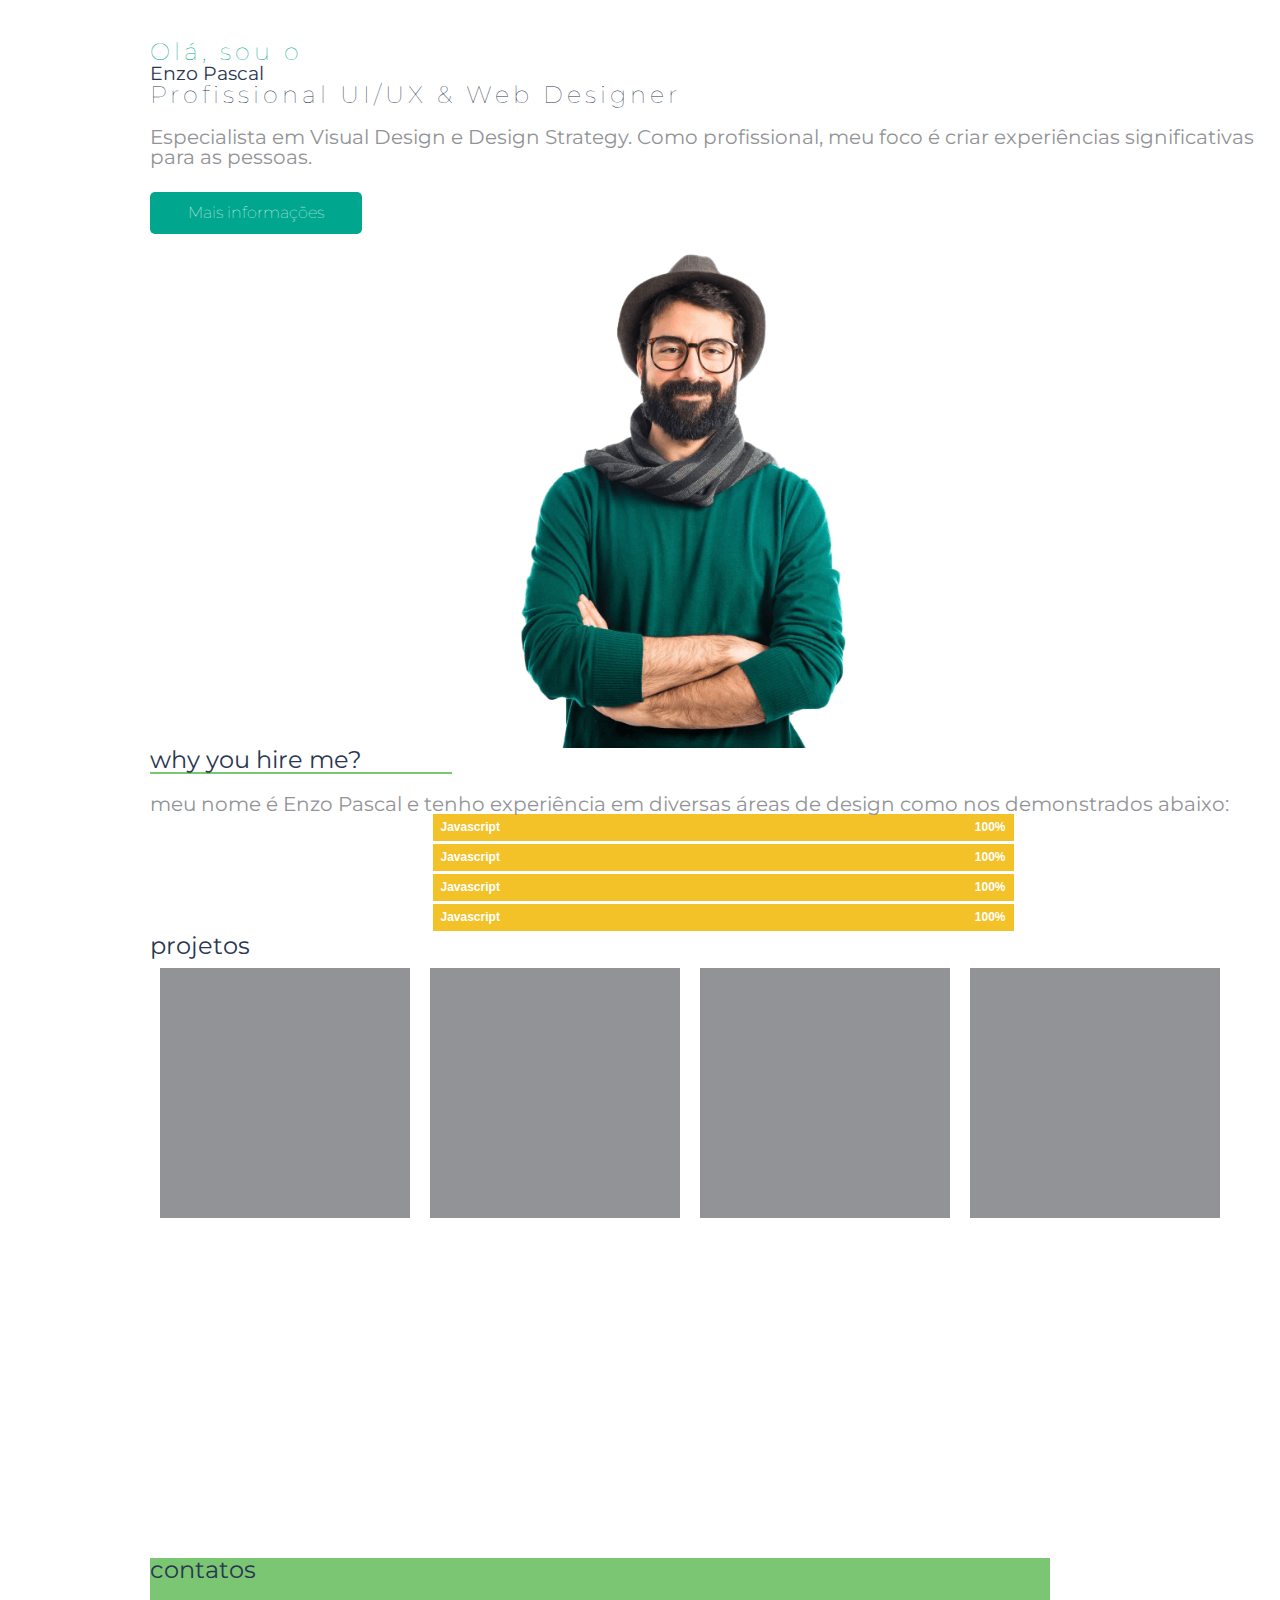
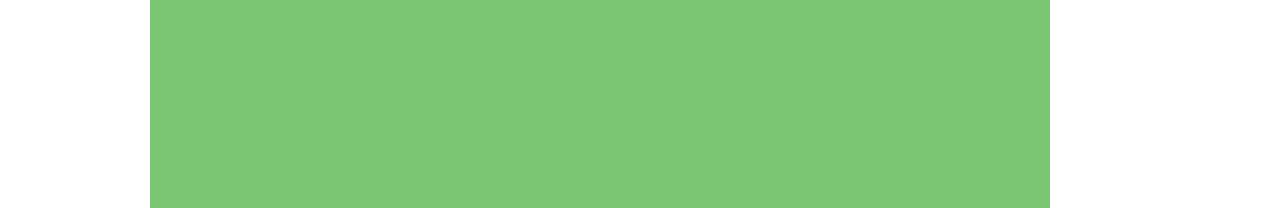
==== src/index.html @ 2bdb8bc4 "elementos base" ====
<!DOCTYPE html>
<html lang="pt-br">
  <head>
    <meta charset="UTF-8" />
    <meta http-equiv="X-UA-Compatible" content="IE=edge" />
    <meta name="viewport" content="width=device-width, initial-scale=1.0" />
    <title>Enzo Pascal</title>
    <link rel="preconnect" href="https://fonts.googleapis.com" />
    <link rel="preconnect" href="https://fonts.gstatic.com" crossorigin />
    <link rel="preconnect" href="https://fonts.googleapis.com" />
    <link rel="preconnect" href="https://fonts.gstatic.com" crossorigin />
    <link rel="preconnect" href="https://fonts.googleapis.com" />
    <link rel="preconnect" href="https://fonts.gstatic.com" crossorigin />
    <link
      href="https://fonts.googleapis.com/css2?family=Montserrat:wght@400;900&display=swap"
      rel="stylesheet"
    />
    <link rel="stylesheet" href="css/reset.css" />
    <link rel="stylesheet" href="css/style.css" />
  </head>
  <body>
    <!-----------------------------main----------------------------------------->
    <main>
      <div class="titulo">Olá, sou o</div>
      <div class="Bold">
        <h1>Enzo Pascal</h1>
      </div>
      <div class="subtitulo">Profissional UI/UX & Web Designer</div>
      <div class="texto">
        Especialista em Visual Design e Design Strategy. Como profissional, meu
        foco é criar experiências significativas para as pessoas.
      </div>

      <div class="container">
        <a href="">Mais informações</a>
      </div>

      <div class="imagem">
        <img src="images/hero.png" alt="" height="494" width="326" />
      </div>
    </main>
       <!-------------------------skills----------------------------------------->
    <h1>why you hire me?</h1>
    <div id="linha-horizontal"></div>
    <div class="texto">
      meu nome é Enzo Pascal e tenho experiência em diversas áreas de design como nos demonstrados abaixo:
    </div>

    <div class="bean-skills">
      <li class="skill-bar" style="width:100%; background-color:#F3C128">
			  <span>Javascript</span>
        <span class="skill-percent">100%</span>
      </li>	
      <li class="skill-bar" style="width:100%; background-color:#F3C128">
			  <span>Javascript</span>
        <span class="skill-percent">100%</span>
      </li>		
      <li class="skill-bar" style="width:100%; background-color:#F3C128">
			  <span>Javascript</span>
        <span class="skill-percent">100%</span>
      </li>		
      <li class="skill-bar" style="width:100%; background-color:#F3C128">
			  <span>Javascript</span>
        <span class="skill-percent">100%</span>
      </li>			
    </div>
        <!----------------------projetos----------------------------------------->
       <div class="projects">
        <h1>projetos</h1>
        <div class="projetos_box">

        </div>
        <div class="projetos_box">
          
        </div>
        <div class="projetos_box">
          
        </div>
        <div class="projetos_box">
          
        </div>
        </div>

         <!----------------------projetos----------------------------------------->
      
       
         <div class="contato_box">
          <h1>contatos</h1>
      </div>  
       <!----------------------footer-----------------------------------------> 
    </body>
</html>
---- src/css/style.css ----
body {
    font-family: "Montserrat", sans-serif;
    font-size: 24px;
    font-weight: 400;
    color: #293651;
    padding-left: 150px;
    padding-top: 40px;
    
  }
  .Bold{
    color:#293651;
    font-size: 19px;
  }
  
  .titulo {
    font-family: montserrat;
    color: #00A78E;
    font-weight: lighter;
    letter-spacing: 4px;
  }
  
  .subtitulo {
    font-family: montserrat;
    color: #293651;
    font-weight: lighter;
    letter-spacing: 4px;
  }
  
  .texto{
    color: #929396;
    padding-top: 20px;
    font-size: 20px;
    letter-spacing: 0px;
  }
  
  a {
    font-family: montserrat;
    background-color: #00A78E;
    border: none;
    color: white;
    padding: 13px 38px;
    text-align: center;
    text-decoration: none;
    display: inline-block;
    font-size: 16px;
    border-radius: 5px;
   
    margin-top: 15px;
    font-weight: lighter;
  }
  
  .container {
    margin-top: 10px;
  }
  
  .imagem {
    padding-top: 20px;
    padding-left:370px;
  }

  /*---------------------SOBRE---------------------- */
  .titulo_sobre{
    font-family: montserrat;
    color:#293651;
    font-size: 30px;
    font-weight: 500;
    letter-spacing: 0px;
  }

  .text_sobre{
    color: #929396;
    padding-top: 20px;
    font-size: 20px;
    letter-spacing: 0px;
  }

  hr {
	border: 0;
	border-top: 3px solid #00A78E;  
    margin-right: 730px;
}

/*-----------------------skills---------------------------*/
#linha-horizontal {
  width: 300px;
  border: 1px solid #7BC673;
  background-color: #7BC673;
}

.bean-skills { 
	width: 50%;
  margin: 0 auto;
  padding:0;
	}

  ul.bean-skillset {
    float: left;
    width: 100%;
    }
  
  .skill-percent { 
    float: right; 
    }
  
  li.skill-bar {
    background-color: #7BC673;
    color: #FFF;
    font: bold 12px/23px "Helvetica Neue", Arial, Helvetica, Geneva, sans-serif;
    margin-bottom: 3px;
    padding: 2px 8px;
    width: 300px;	
  }

  /*-----------------------projects---------------------------*/
.projects{
  margin-bottom:600px;
}
.projetos_box{
  background-color: #929396;
  width: 250px;
  height: 250px;
  margin: 10px;
  float: left;
}

/*-----------------------contatos---------------------------*/

.contato_box{
  background-color: #7BC673;
  height: 250px;
  width: 900px;
}
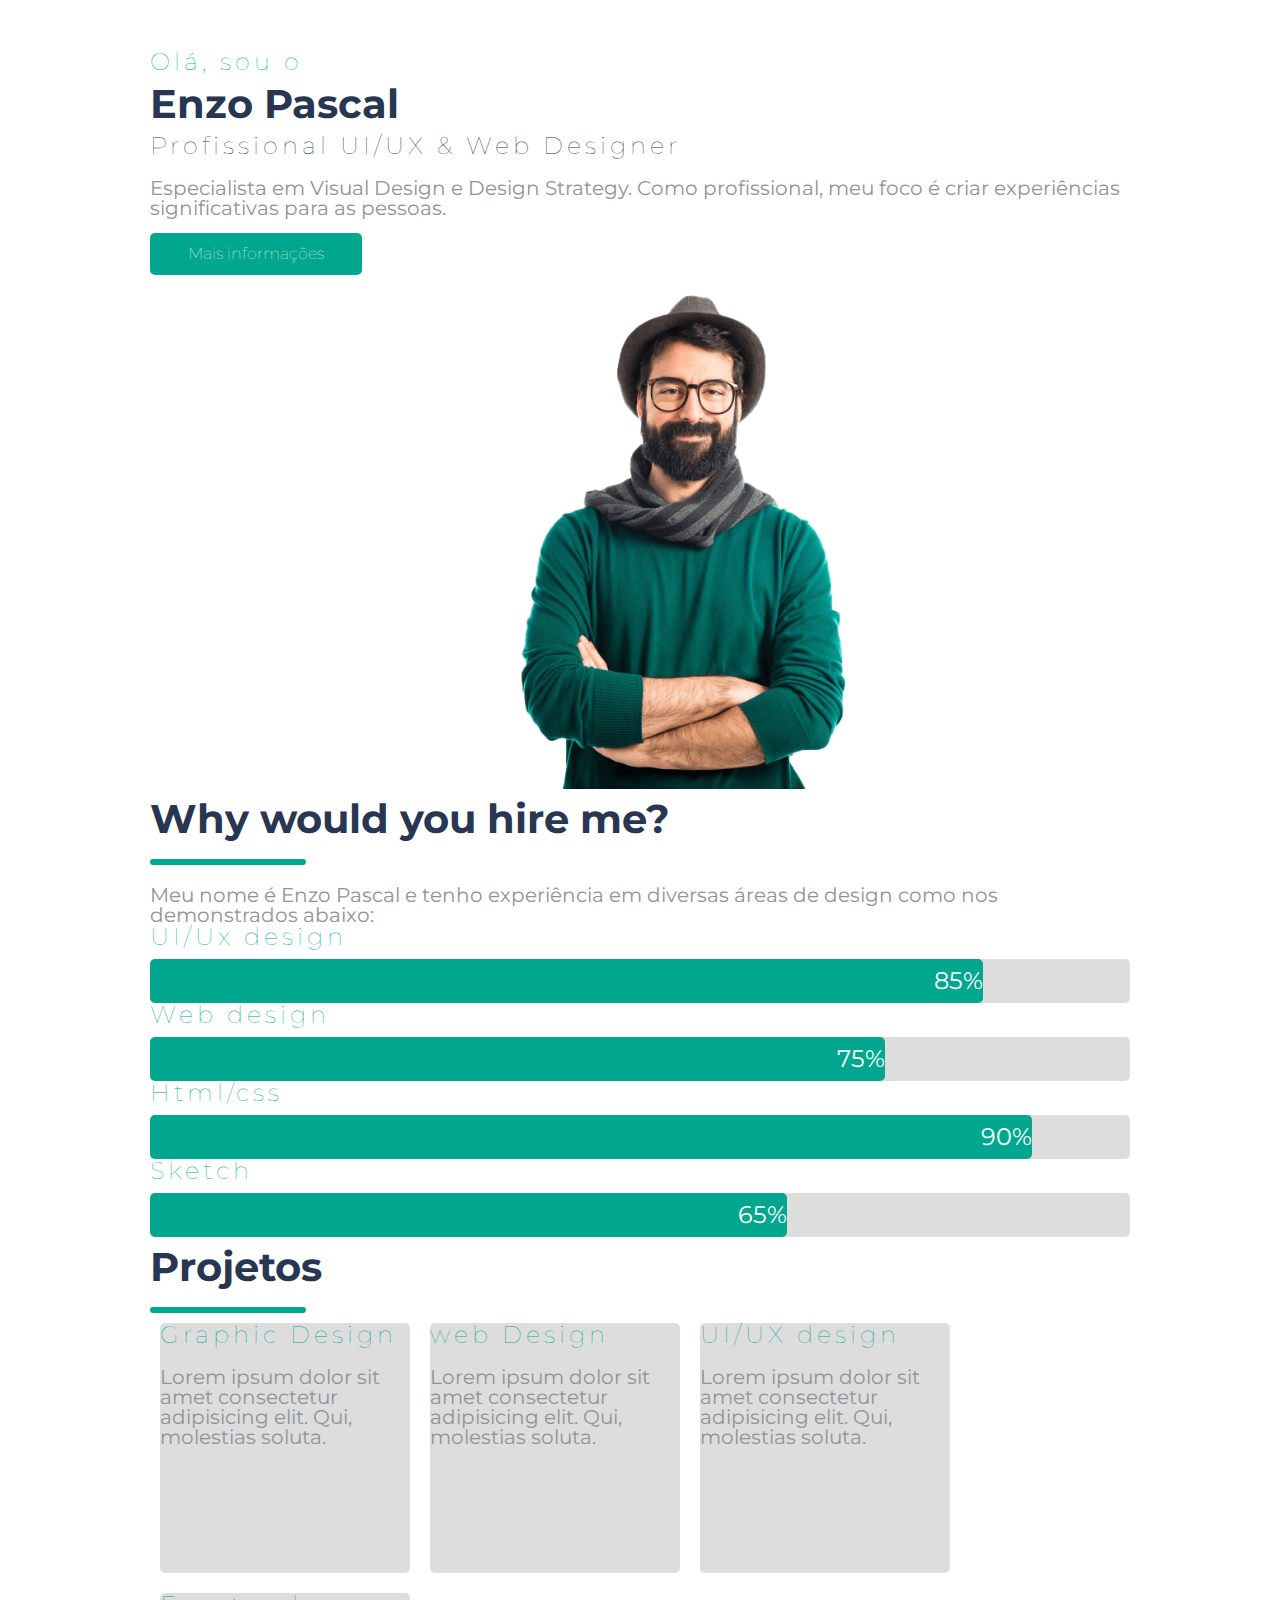
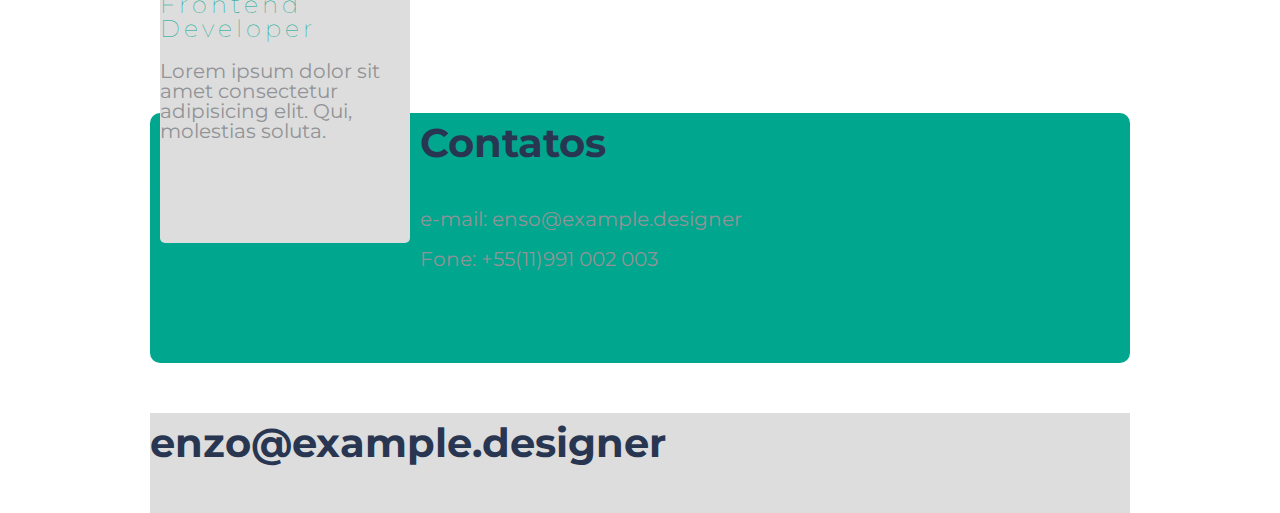
==== commit 79250b8d: "todos os elementos adicionados" ====
--- a/src/index.html
+++ b/src/index.html
@@ -17,76 +17,104 @@
     />
     <link rel="stylesheet" href="css/reset.css" />
     <link rel="stylesheet" href="css/style.css" />
+    <link
+      rel="stylesheet"
+      href="https://unicons.iconscout.com/release/v4.0.0/css/line.css"
+    />
   </head>
   <body>
     <!-----------------------------main----------------------------------------->
     <main>
       <div class="titulo">Olá, sou o</div>
       <div class="Bold">
-        <h1>Enzo Pascal</h1>
+        Enzo Pascal
       </div>
       <div class="subtitulo">Profissional UI/UX & Web Designer</div>
+     
       <div class="texto">
         Especialista em Visual Design e Design Strategy. Como profissional, meu
         foco é criar experiências significativas para as pessoas.
       </div>
-
-      <div class="container">
+      <div class="botao">
         <a href="">Mais informações</a>
       </div>
-
       <div class="imagem">
         <img src="images/hero.png" alt="" height="494" width="326" />
+       </div>
+    </main
+
+    <!----------------------projetos----------------------------------------->
+
+    <div class="Bold">Why would you hire me?</div> 
+    <div id="linha-horizontal"></div>
+     <div class="texto">
+      Meu nome é Enzo Pascal e tenho experiência em diversas áreas de design
+      como nos demonstrados abaixo:
+    </div>
+    <div class="titulo">UI/Ux design</div>
+    <div class="container">
+      <div class="skills ux">85%</div>
+    </div>
+    <div class="titulo">Web design</div>
+    <div class="container">
+      <div class="skills webdesign">75%</div>
+    </div>
+    <div class="titulo">Html/css</div>
+    <div class="container">
+      <div class="skills html">90%</div>
+    </div>
+     <div class="titulo">Sketch</div>
+    <div class="container">
+      <div class="skills sketch">65%</div>
+    </div>
+  
+  
+    <!----------------------projetos----------------------------------------->
+    <div class="Bold">Projetos</div>
+    <div id="linha-horizontal"></div>
+
+    <div class="projetos">
+      <div class="projetos_box">
+        <i class="uil uil-palette"></i>
+        <div class="titulo">Graphic Design</div>
+        <div class="texto">Lorem ipsum dolor sit amet consectetur adipisicing elit. Qui, molestias soluta. </div>
       </div>
-    </main>
-       <!-------------------------skills----------------------------------------->
-    <h1>why you hire me?</h1>
-    <div id="linha-horizontal"></div>
-    <div class="texto">
-      meu nome é Enzo Pascal e tenho experiência em diversas áreas de design como nos demonstrados abaixo:
+
+      <div class="projetos_box">
+        <i class="uil uil-object-group"></i>
+        <div class="titulo">web Design</div>
+        <div class="texto">Lorem ipsum dolor sit amet consectetur adipisicing elit. Qui, molestias soluta. </div>
+      </div>
+
+      <div class="projetos_box">
+       <i class="uil uil-house-user"></i>
+       <div class="titulo">UI/UX design</div>
+       <div class="texto">Lorem ipsum dolor sit amet consectetur adipisicing elit. Qui, molestias soluta. </div>
+      </div>
+
+      <div class="projetos_box">
+        <i class="uil uil-brackets-curly"></i>
+        <div class="titulo">Frontend Developer</div>
+        <div class="texto">Lorem ipsum dolor sit amet consectetur adipisicing elit. Qui, molestias soluta. </div>
+      </div>
     </div>
 
-    <div class="bean-skills">
-      <li class="skill-bar" style="width:100%; background-color:#F3C128">
-			  <span>Javascript</span>
-        <span class="skill-percent">100%</span>
-      </li>	
-      <li class="skill-bar" style="width:100%; background-color:#F3C128">
-			  <span>Javascript</span>
-        <span class="skill-percent">100%</span>
-      </li>		
-      <li class="skill-bar" style="width:100%; background-color:#F3C128">
-			  <span>Javascript</span>
-        <span class="skill-percent">100%</span>
-      </li>		
-      <li class="skill-bar" style="width:100%; background-color:#F3C128">
-			  <span>Javascript</span>
-        <span class="skill-percent">100%</span>
-      </li>			
+    <!----------------------contato----------------------------------------->
+    <div class="contato_box">
+      <div class="Bold">Contatos</div>
+      <div id="linha-horizontal"></div>
+      <div class="texto">e-mail: enso@example.designer</div>
+      <div class="texto">Fone: +55(11)991 002 003</div>
     </div>
-        <!----------------------projetos----------------------------------------->
-       <div class="projects">
-        <h1>projetos</h1>
-        <div class="projetos_box">
+    <!----------------------footer----------------------------------------->
 
-        </div>
-        <div class="projetos_box">
-          
-        </div>
-        <div class="projetos_box">
-          
-        </div>
-        <div class="projetos_box">
-          
-        </div>
-        </div>
+    <footer>
+      <i class="uil uil-facebook-f"></i>
+      <i class="uil uil-twitter-alt"></i>
+      <i class="uil uil-instagram"></i>
+      <i class="uil uil-linkedin-alt"></i>
+      <div class="Bold">enzo@example.designer</div>
+    </footer>
 
-         <!----------------------projetos----------------------------------------->
-      
-       
-         <div class="contato_box">
-          <h1>contatos</h1>
-      </div>  
-       <!----------------------footer-----------------------------------------> 
-    </body>
+  </body>
 </html>
--- a/src/css/style.css
+++ b/src/css/style.css
@@ -3,13 +3,13 @@
     font-size: 24px;
     font-weight: 400;
     color: #293651;
-    padding-left: 150px;
-    padding-top: 40px;
-    
+   padding: 50px 150px 0px 150px;
   }
   .Bold{
     color:#293651;
-    font-size: 19px;
+    font-size: 40px;
+    font-weight: bolder;
+    padding:10px 0px 10px 0px;
   }
   
   .titulo {
@@ -17,6 +17,7 @@
     color: #00A78E;
     font-weight: lighter;
     letter-spacing: 4px;
+    
   }
   
   .subtitulo {
@@ -49,7 +50,7 @@
     font-weight: lighter;
   }
   
-  .container {
+    a > .botao {
     margin-top: 10px;
   }
   
@@ -82,53 +83,61 @@
 
 /*-----------------------skills---------------------------*/
 #linha-horizontal {
-  width: 300px;
-  border: 1px solid #7BC673;
-  background-color: #7BC673;
+  width: 150px;
+  margin-top: 10px;
+  border: 3px solid #00A78E;
+  background-color: #00A78E;
+  border-radius: 5px;
 }
 
-.bean-skills { 
-	width: 50%;
-  margin: 0 auto;
-  padding:0;
-	}
+.container {
+  width: 100%; /* Full width */
+  background-color: #ddd; /* Grey background */
+  border-radius: 5px;
+  margin-top: 10px;
+}
 
-  ul.bean-skillset {
-    float: left;
-    width: 100%;
-    }
-  
-  .skill-percent { 
-    float: right; 
-    }
-  
-  li.skill-bar {
-    background-color: #7BC673;
-    color: #FFF;
-    font: bold 12px/23px "Helvetica Neue", Arial, Helvetica, Geneva, sans-serif;
-    margin-bottom: 3px;
-    padding: 2px 8px;
-    width: 300px;	
-  }
+.skills {
+  text-align: right; /* Right-align text */
+  padding-top: 10px; /* Add top padding */
+  padding-bottom: 10px; /* Add bottom padding */
+  color: white; /* White text color */
+  border-radius: 5px;
+  margin-top: 10px;
+}
 
+.ux {width: 85%; background-color: #00A78E;} 
+.webdesign {width: 75%; background-color: #00A78E;} 
+.html {width: 90%; background-color: #00A78E;} 
+.sketch {width: 65%; background-color: #00A78E;} 
   /*-----------------------projects---------------------------*/
-.projects{
-  margin-bottom:600px;
+.projetos{
+  margin-bottom:400px;
 }
+
 .projetos_box{
-  background-color: #929396;
+  background-color: #ddd;
   width: 250px;
   height: 250px;
   margin: 10px;
   float: left;
+  border-radius: 5px;
 }
 
 /*-----------------------contatos---------------------------*/
 
 .contato_box{
-  background-color: #7BC673;
+  background-color: #00A78E;;
   height: 250px;
-  width: 900px;
+  width: 100%;
+  border-radius: 10px;
+
 }
 
-
+/*-----------------------footer---------------------------*/
+footer{
+  margin-top: 50px;
+  background-color: #ddd;
+  height:100px;
+  
+}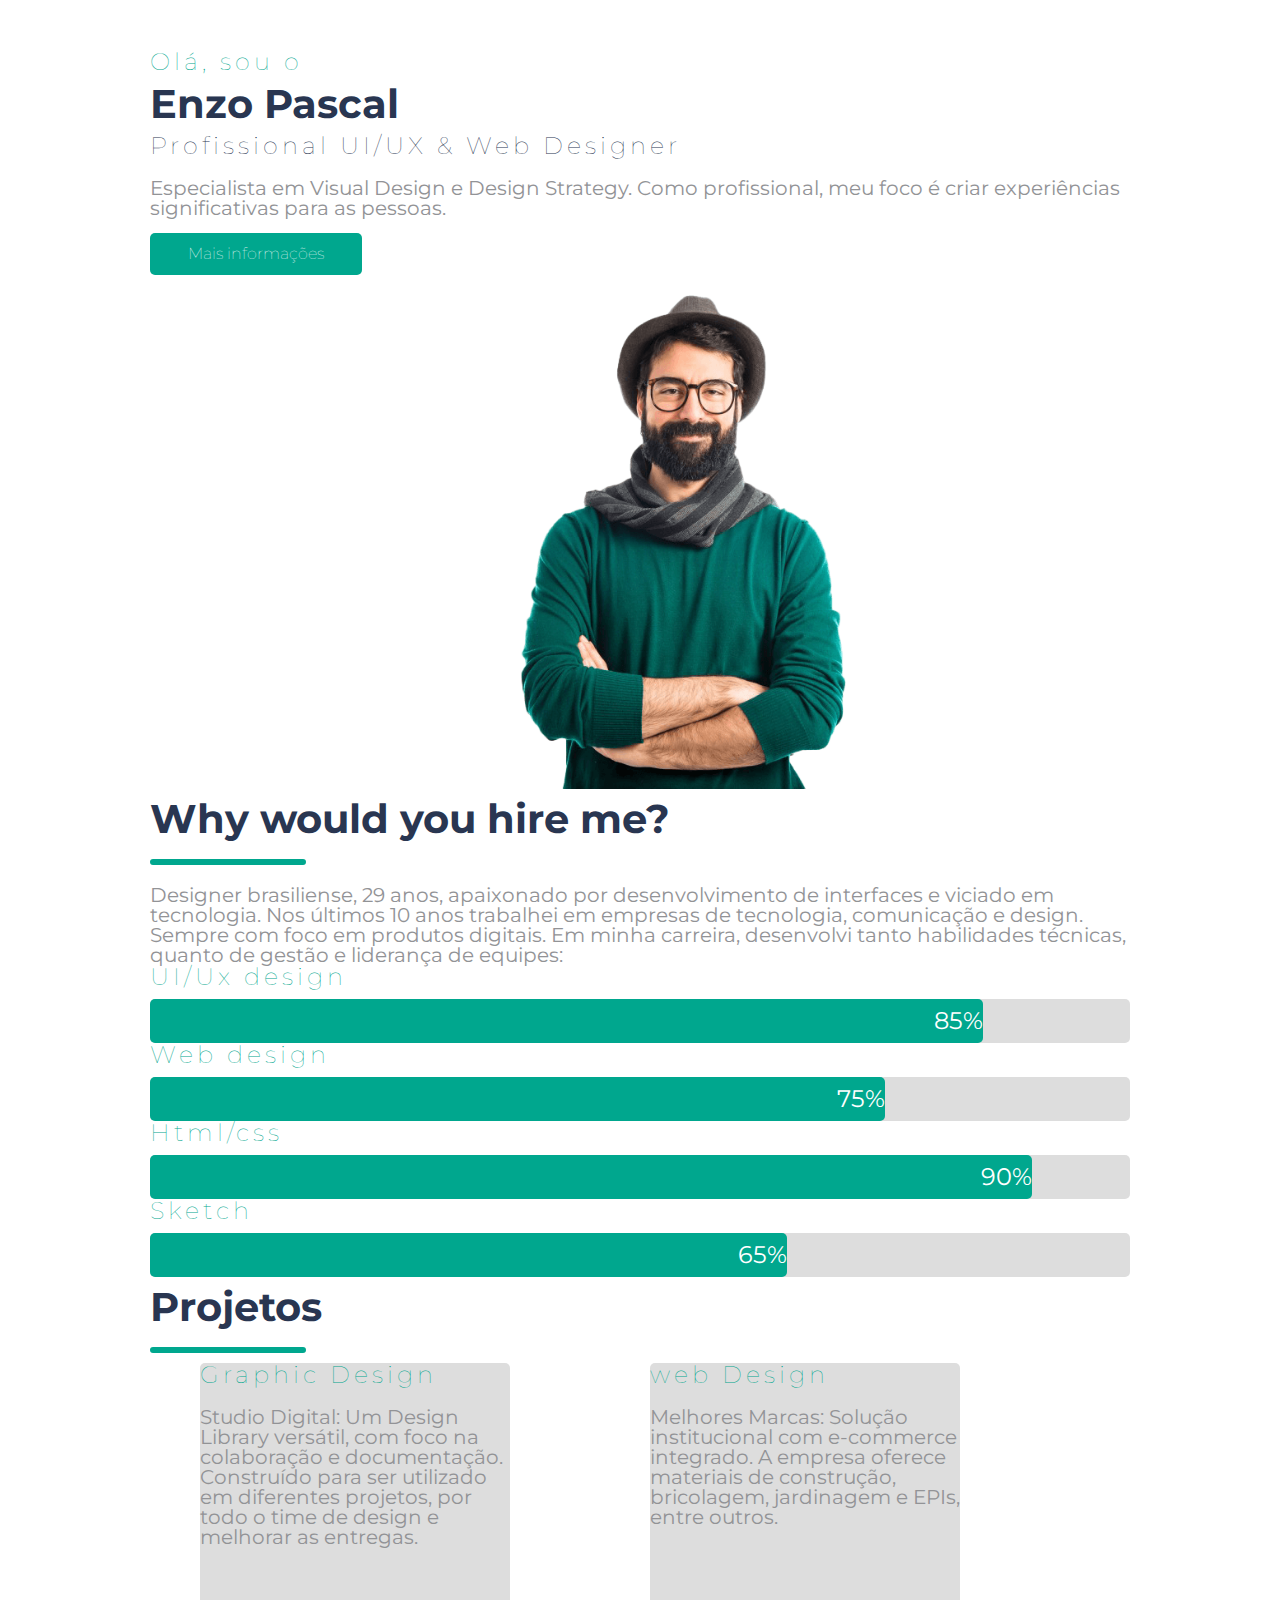
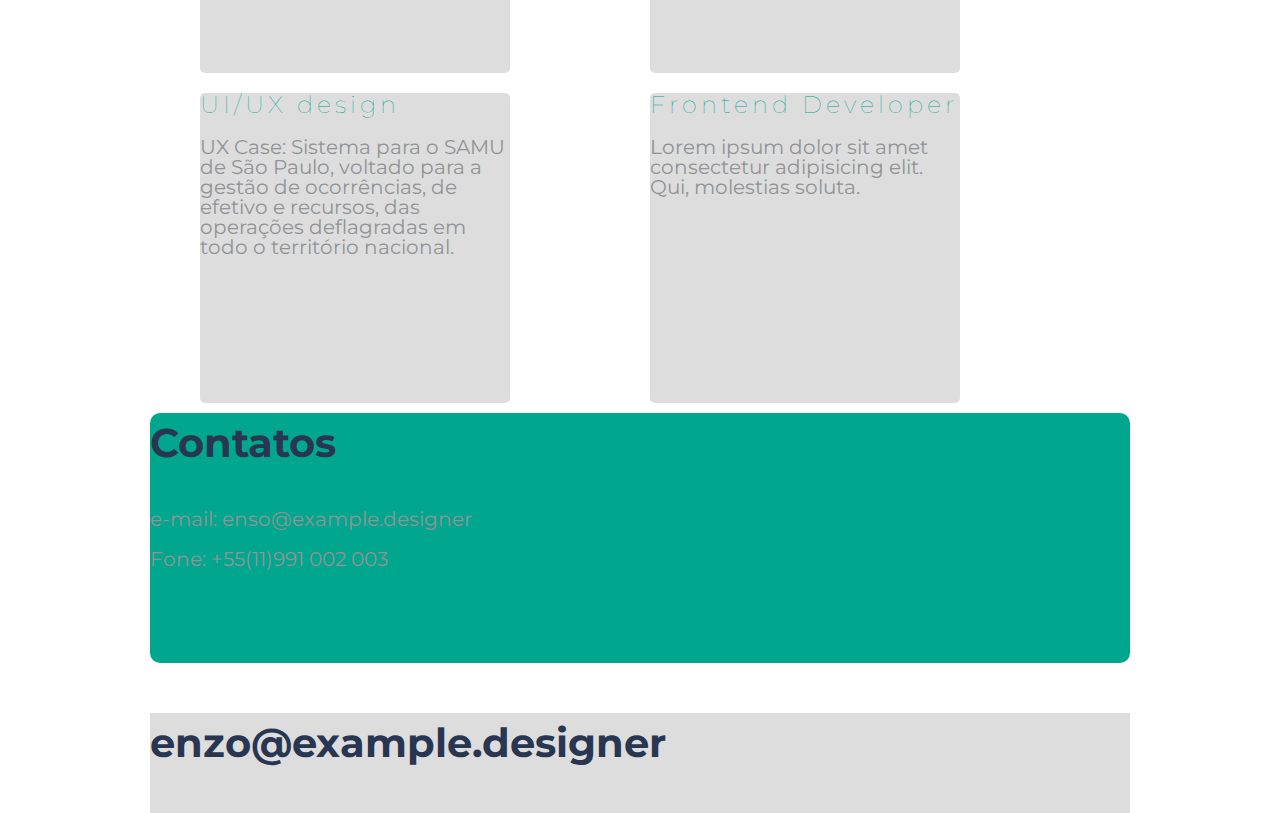
==== commit 03d8f10b: "feito até projetos" ====
--- a/src/index.html
+++ b/src/index.html
@@ -48,8 +48,8 @@
     <div class="Bold">Why would you hire me?</div> 
     <div id="linha-horizontal"></div>
      <div class="texto">
-      Meu nome é Enzo Pascal e tenho experiência em diversas áreas de design
-      como nos demonstrados abaixo:
+      Designer brasiliense, 29 anos, apaixonado por desenvolvimento de interfaces e viciado em tecnologia. Nos últimos 10 anos trabalhei em empresas de tecnologia, comunicação e design. Sempre com foco em produtos digitais. 
+      Em minha carreira, desenvolvi tanto habilidades técnicas, quanto de gestão e liderança de equipes:
     </div>
     <div class="titulo">UI/Ux design</div>
     <div class="container">
@@ -77,19 +77,19 @@
       <div class="projetos_box">
         <i class="uil uil-palette"></i>
         <div class="titulo">Graphic Design</div>
-        <div class="texto">Lorem ipsum dolor sit amet consectetur adipisicing elit. Qui, molestias soluta. </div>
+        <div class="texto">Studio Digital: Um Design Library versátil, com foco na colaboração e documentação. Construído para ser utilizado em diferentes projetos, por todo o time de design e melhorar as entregas. </div>
       </div>
 
       <div class="projetos_box">
         <i class="uil uil-object-group"></i>
         <div class="titulo">web Design</div>
-        <div class="texto">Lorem ipsum dolor sit amet consectetur adipisicing elit. Qui, molestias soluta. </div>
+        <div class="texto">Melhores Marcas: Solução institucional com e-commerce integrado. A empresa oferece materiais de construção, bricolagem, jardinagem e EPIs, entre outros. </div>
       </div>
 
       <div class="projetos_box">
        <i class="uil uil-house-user"></i>
        <div class="titulo">UI/UX design</div>
-       <div class="texto">Lorem ipsum dolor sit amet consectetur adipisicing elit. Qui, molestias soluta. </div>
+       <div class="texto">UX Case: Sistema para o SAMU de São Paulo, voltado para a gestão de ocorrências, de efetivo e recursos, das operações deflagradas em todo o território nacional. </div>
       </div>
 
       <div class="projetos_box">
--- a/src/css/style.css
+++ b/src/css/style.css
@@ -57,6 +57,7 @@
   .imagem {
     padding-top: 20px;
     padding-left:370px;
+  
   }
 
   /*---------------------SOBRE---------------------- */
@@ -111,14 +112,22 @@
 .html {width: 90%; background-color: #00A78E;} 
 .sketch {width: 65%; background-color: #00A78E;} 
   /*-----------------------projects---------------------------*/
-.projetos{
-  margin-bottom:400px;
+
+
+
+  .projetos{
+  display: grid;
+  column-gap: 0px;
+  row-gap: 0px;
+  grid-template-columns: 450px 450px ;
+  justify-content: center;
+
 }
 
 .projetos_box{
   background-color: #ddd;
-  width: 250px;
-  height: 250px;
+  width: 310px;
+  height: 310px;
   margin: 10px;
   float: left;
   border-radius: 5px;
@@ -132,6 +141,7 @@
   width: 100%;
   border-radius: 10px;
 
+
 }
 
 /*-----------------------footer---------------------------*/
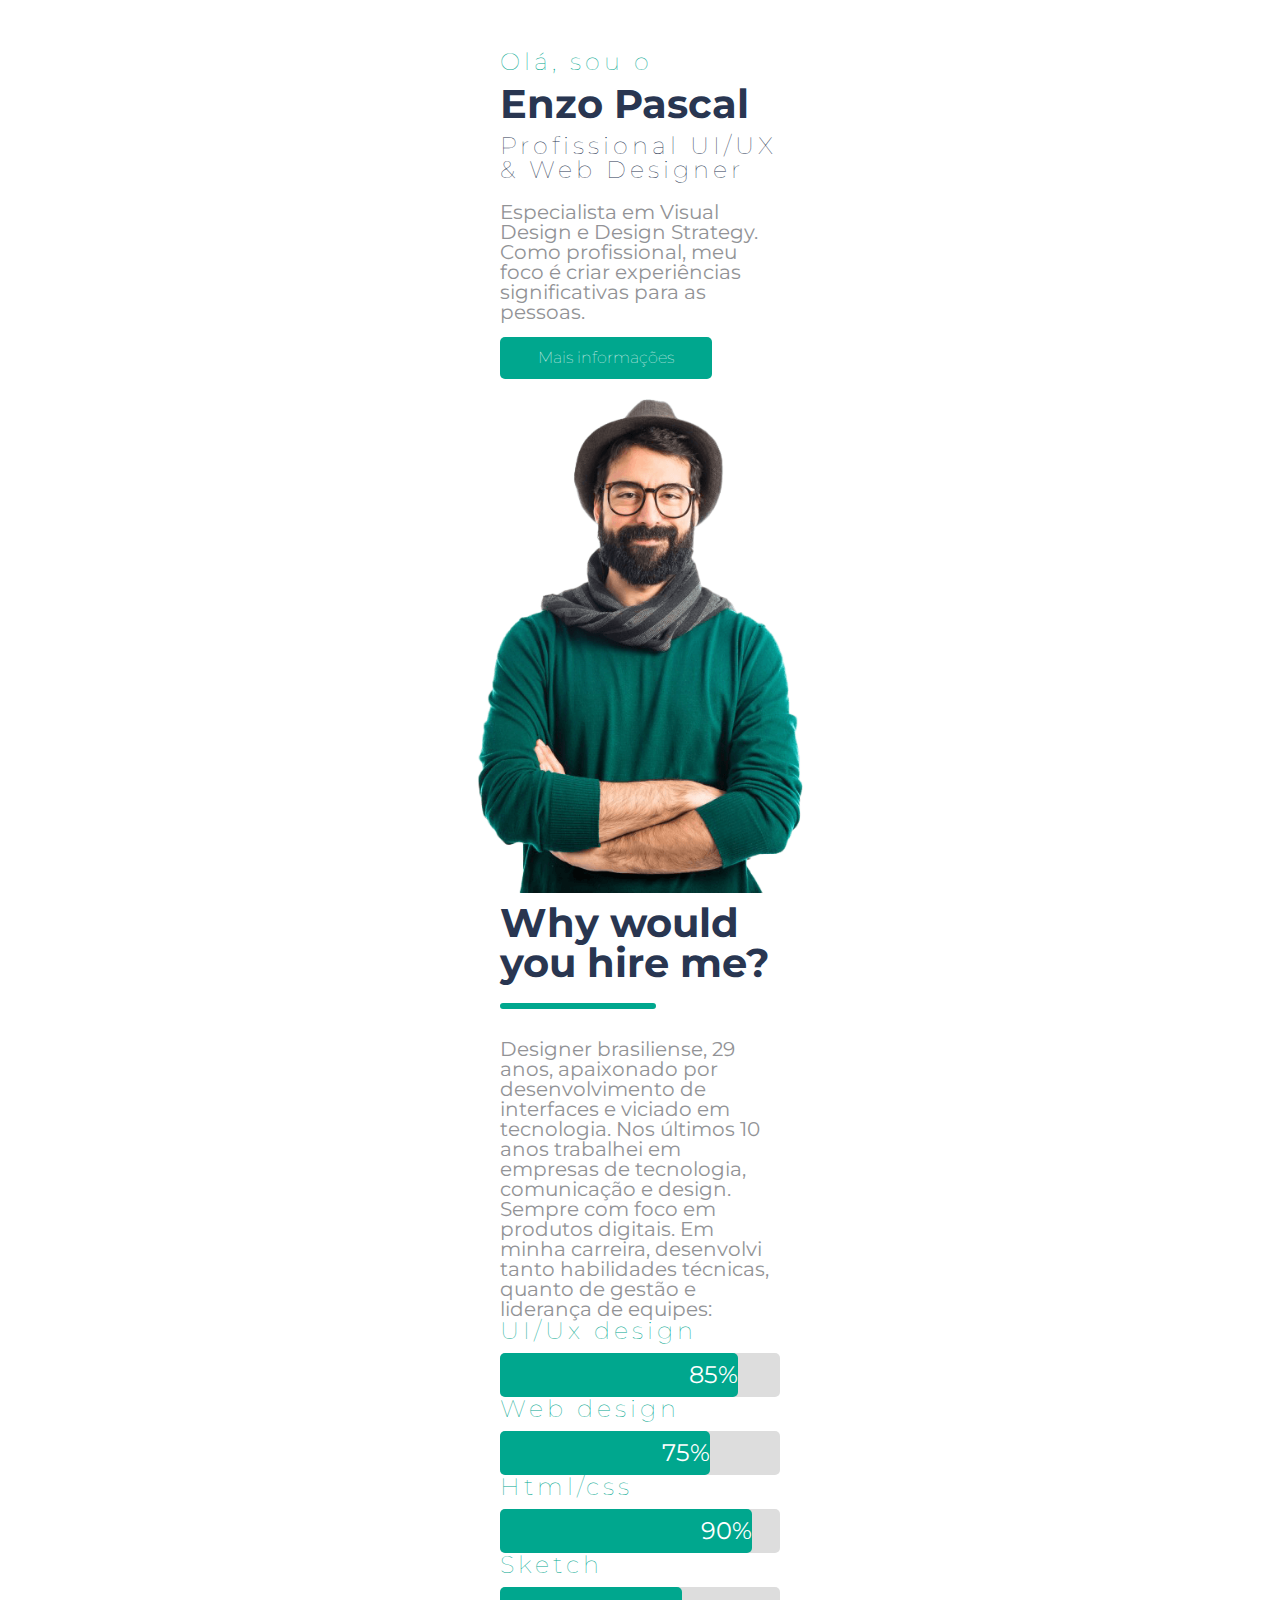
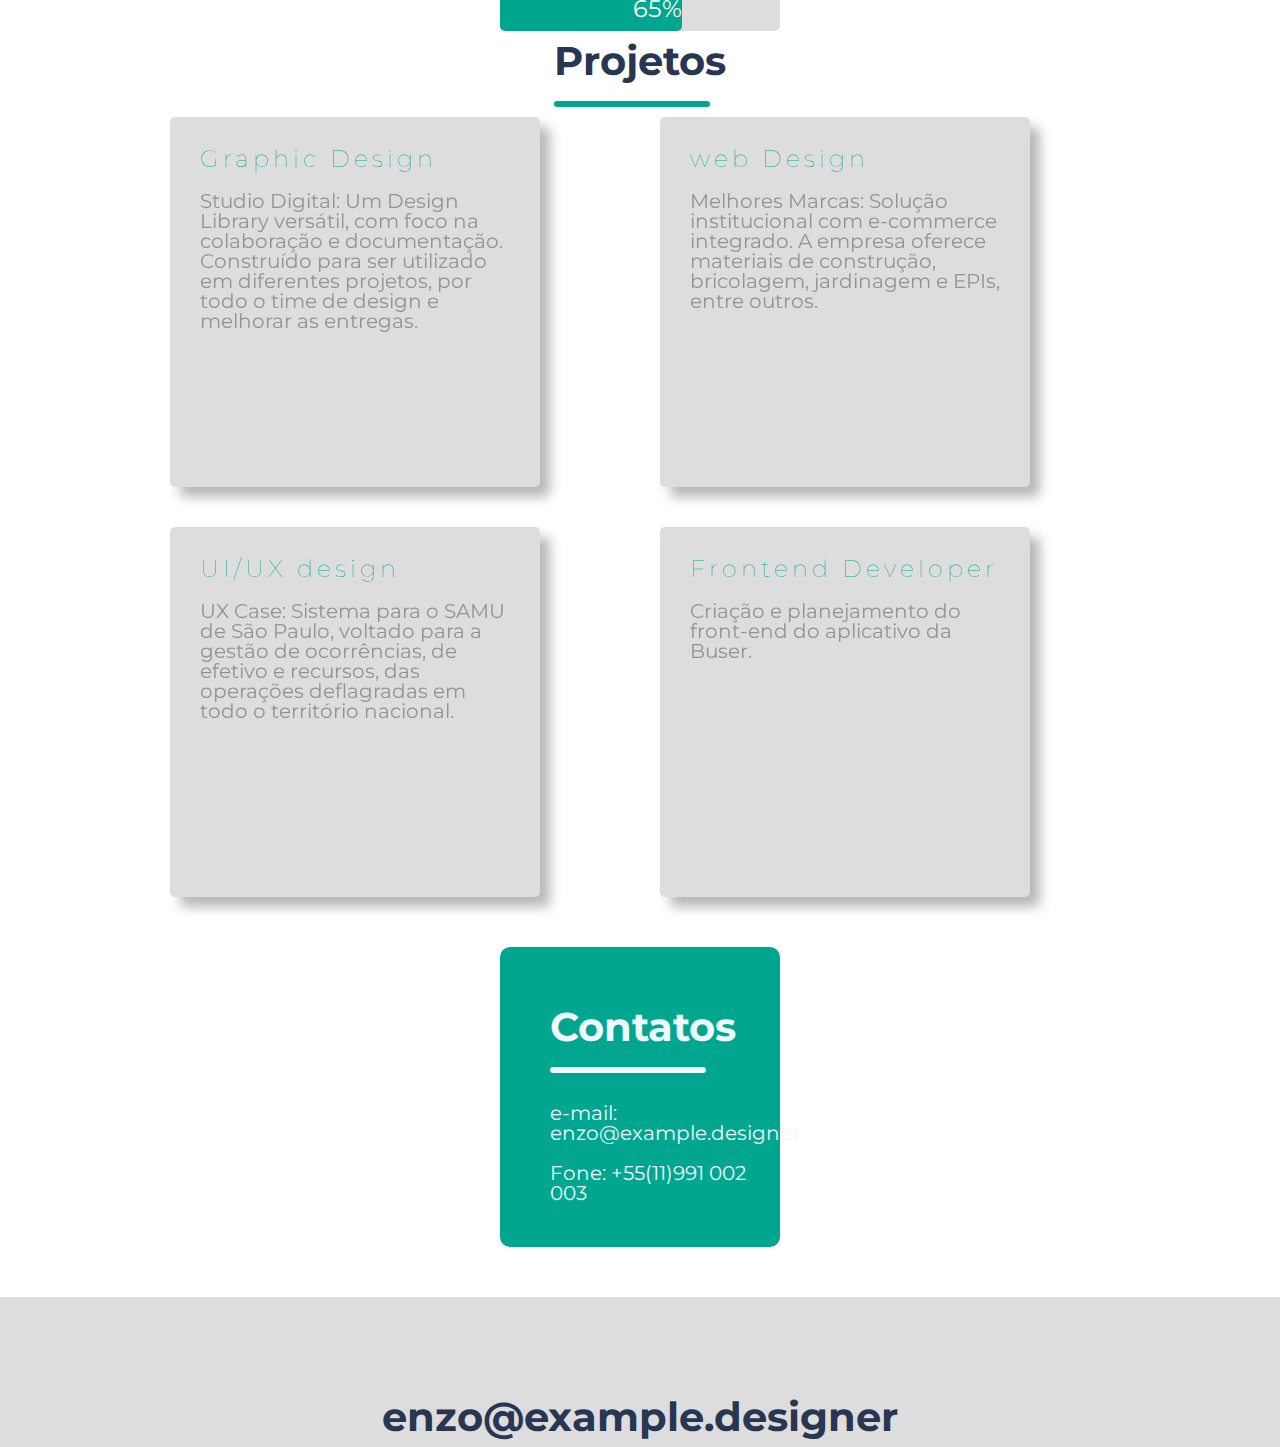
==== commit df326db2: "site estático terminado" ====
--- a/src/index.html
+++ b/src/index.html
@@ -25,28 +25,33 @@
   <body>
     <!-----------------------------main----------------------------------------->
     <main>
-      <div class="titulo">Olá, sou o</div>
-      <div class="Bold">
-        Enzo Pascal
-      </div>
-      <div class="subtitulo">Profissional UI/UX & Web Designer</div>
+      
+        <div class="titulo">Olá, sou o</div>
+        <div class="Bold">
+         Enzo Pascal
+        </div>
+        <div class="subtitulo">Profissional UI/UX & Web Designer</div>
      
-      <div class="texto">
-        Especialista em Visual Design e Design Strategy. Como profissional, meu
-        foco é criar experiências significativas para as pessoas.
-      </div>
-      <div class="botao">
-        <a href="">Mais informações</a>
-      </div>
-      <div class="imagem">
-        <img src="images/hero.png" alt="" height="494" width="326" />
-       </div>
+       <div class="texto">
+         Especialista em Visual Design e Design Strategy. Como profissional, meu
+         foco é criar experiências significativas para as pessoas.
+        </div>
+       <div class="botao">
+         <a href="">Mais informações</a>
+        </div>
+     <div class="center_align">
+        <div class="imagem">
+          <img src="images/hero.png" alt="" height="494" width="326" />
+        </div>
+     </div>
     </main
 
     <!----------------------projetos----------------------------------------->
-
-    <div class="Bold">Why would you hire me?</div> 
-    <div id="linha-horizontal"></div>
+    
+    <div class="center_align">
+      <div class="Bold">Why would you hire me?</div> 
+      <div class="linha-horizontal"></div>
+    </div>
      <div class="texto">
       Designer brasiliense, 29 anos, apaixonado por desenvolvimento de interfaces e viciado em tecnologia. Nos últimos 10 anos trabalhei em empresas de tecnologia, comunicação e design. Sempre com foco em produtos digitais. 
       Em minha carreira, desenvolvi tanto habilidades técnicas, quanto de gestão e liderança de equipes:
@@ -70,9 +75,11 @@
   
   
     <!----------------------projetos----------------------------------------->
-    <div class="Bold">Projetos</div>
-    <div id="linha-horizontal"></div>
-
+    
+    <div class="center_align">
+      <div class="Bold">Projetos</div>
+      <div class="linha-horizontal"></div> 
+    </div>
     <div class="projetos">
       <div class="projetos_box">
         <i class="uil uil-palette"></i>
@@ -95,26 +102,30 @@
       <div class="projetos_box">
         <i class="uil uil-brackets-curly"></i>
         <div class="titulo">Frontend Developer</div>
-        <div class="texto">Lorem ipsum dolor sit amet consectetur adipisicing elit. Qui, molestias soluta. </div>
+        <div class="texto">Criação e planejamento do front-end do aplicativo da Buser.</div>
       </div>
     </div>
 
     <!----------------------contato----------------------------------------->
     <div class="contato_box">
-      <div class="Bold">Contatos</div>
-      <div id="linha-horizontal"></div>
-      <div class="texto">e-mail: enso@example.designer</div>
-      <div class="texto">Fone: +55(11)991 002 003</div>
+      <div class="Bold color_contato">Contatos</div>
+      <div class="linha-horizontal_contato"></div>
+      <div class="texto color_contato">e-mail: enzo@example.designer</div>
+      <div class="texto color_contato">Fone: +55(11)991 002 003</div>
     </div>
+  </body>
     <!----------------------footer----------------------------------------->
 
     <footer>
+     <div class="icons">
       <i class="uil uil-facebook-f"></i>
       <i class="uil uil-twitter-alt"></i>
       <i class="uil uil-instagram"></i>
       <i class="uil uil-linkedin-alt"></i>
+    </div>
       <div class="Bold">enzo@example.designer</div>
+      
     </footer>
 
-  </body>
+
 </html>
--- a/src/css/style.css
+++ b/src/css/style.css
@@ -1,93 +1,112 @@
 body {
-    font-family: "Montserrat", sans-serif;
-    font-size: 24px;
-    font-weight: 400;
-    color: #293651;
-   padding: 50px 150px 0px 150px;
-  }
-  .Bold{
-    color:#293651;
-    font-size: 40px;
-    font-weight: bolder;
-    padding:10px 0px 10px 0px;
-  }
+  position:relative; 
+  font-family: "Montserrat", sans-serif;
+  font-size: 24px;
+  font-weight: 400;
+  color: #293651;
+  padding: 50px 500px 100px 500px;
+}
+ main >.Bold  {
+  color: #293651;
+  font-size: 40px;
+  font-weight: bolder;
+  padding: 10px 0px 10px 0px;
+}
+
+.titulo {
+  font-family: montserrat;
+  color: #00a78e;
+  font-weight: lighter;
+  letter-spacing: 4px;
+}
+
+.subtitulo {
+  font-family: montserrat;
+  color: #293651;
+  font-weight: lighter;
+  letter-spacing: 4px;
+}
+
+.texto {
+  color: #929396;
+  padding-top: 20px;
+  font-size: 20px;
+  letter-spacing: 0px;
+}
+
+a {
+  font-family: montserrat;
+  background-color: #00a78e;
+  border: none;
+  color: white;
+  padding: 13px 38px;
+  text-align: center;
+  text-decoration: none;
+  display: inline-block;
+  font-size: 16px;
+  border-radius: 5px;
+
+  margin-top: 15px;
+  font-weight: lighter;
+}
+
+a > .botao {
+  margin-top: 10px;
+}
+
+.imagem {
+  padding-top: 20px;
   
-  .titulo {
-    font-family: montserrat;
-    color: #00A78E;
-    font-weight: lighter;
-    letter-spacing: 4px;
-    
-  }
-  
-  .subtitulo {
-    font-family: montserrat;
-    color: #293651;
-    font-weight: lighter;
-    letter-spacing: 4px;
-  }
-  
-  .texto{
-    color: #929396;
-    padding-top: 20px;
-    font-size: 20px;
-    letter-spacing: 0px;
-  }
-  
-  a {
-    font-family: montserrat;
-    background-color: #00A78E;
-    border: none;
-    color: white;
-    padding: 13px 38px;
-    text-align: center;
-    text-decoration: none;
-    display: inline-block;
-    font-size: 16px;
-    border-radius: 5px;
-   
-    margin-top: 15px;
-    font-weight: lighter;
-  }
-  
-    a > .botao {
-    margin-top: 10px;
-  }
-  
-  .imagem {
-    padding-top: 20px;
-    padding-left:370px;
-  
-  }
-
-  /*---------------------SOBRE---------------------- */
-  .titulo_sobre{
-    font-family: montserrat;
-    color:#293651;
-    font-size: 30px;
-    font-weight: 500;
-    letter-spacing: 0px;
-  }
-
-  .text_sobre{
-    color: #929396;
-    padding-top: 20px;
-    font-size: 20px;
-    letter-spacing: 0px;
-  }
-
-  hr {
-	border: 0;
-	border-top: 3px solid #00A78E;  
-    margin-right: 730px;
-}
+}
+
+/*---------------------SOBRE---------------------- */
+
+
+.titulo_sobre {
+  font-family: montserrat;
+  color: #293651;
+  font-size: 30px;
+  font-weight: 500;
+  letter-spacing: 0px;
+}
+
+.text_sobre {
+  color: #929396;
+  padding-top: 20px;
+  font-size: 20px;
+  letter-spacing: 0px;
+}
+
+hr {
+  border: 0;
+  border-top: 3px solid #00a78e;
+  margin-right: 730px;
+}
+
+
+
 
 /*-----------------------skills---------------------------*/
-#linha-horizontal {
+.center_align{
+  display: grid;
+  justify-content: center;
+}
+
+
+.Bold  {
+  color: #293651;
+  font-size: 40px;
+  font-weight: bolder;
+  padding: 10px 0px 10px 0px;
+  align-self: center;
+}
+
+.linha-horizontal {
   width: 150px;
   margin-top: 10px;
-  border: 3px solid #00A78E;
-  background-color: #00A78E;
+  margin-bottom: 10px;
+  border: 3px solid #00a78e;
+  background-color: #00a78e;
   border-radius: 5px;
 }
 
@@ -107,47 +126,100 @@
   margin-top: 10px;
 }
 
-.ux {width: 85%; background-color: #00A78E;} 
-.webdesign {width: 75%; background-color: #00A78E;} 
-.html {width: 90%; background-color: #00A78E;} 
-.sketch {width: 65%; background-color: #00A78E;} 
-  /*-----------------------projects---------------------------*/
-
-
-
-  .projetos{
+.ux {
+  width: 85%;
+  background-color: #00a78e;
+}
+.webdesign {
+  width: 75%;
+  background-color: #00a78e;
+}
+.html {
+  width: 90%;
+  background-color: #00a78e;
+}
+.sketch {
+  width: 65%;
+  background-color: #00a78e;
+}
+/*-----------------------projects---------------------------*/
+
+.projetos {
   display: grid;
-  column-gap: 0px;
-  row-gap: 0px;
-  grid-template-columns: 450px 450px ;
+  grid-template-columns: 450px 450px;
   justify-content: center;
-
-}
-
-.projetos_box{
+  gap: 40px;
+  margin-bottom: 50px;
+}
+
+.projetos_box {
   background-color: #ddd;
   width: 310px;
   height: 310px;
-  margin: 10px;
   float: left;
   border-radius: 5px;
-}
+  padding: 30px;
+  filter: drop-shadow(10px 10px 6px #b9b8b8);
+  
+}
+.uil-palette, .uil-object-group, .uil-house-user, .uil-brackets-curly{
+  font-size: 70px;
+  color: #00a78e;
+}
+
 
 /*-----------------------contatos---------------------------*/
 
-.contato_box{
-  background-color: #00A78E;;
+.contato_box {
+  background-color: #00a78e;
   height: 250px;
   width: 100%;
   border-radius: 10px;
-
-
+  padding-top: 50px;
+  margin-bottom: 100px;
+}
+
+.color_contato {
+  margin-left: 50px;
+  color: aliceblue;
+}
+.linha-horizontal_contato {
+  width: 150px;
+  margin-top: 10px;
+  margin-bottom: 10px;
+  border: 3px solid aliceblue;
+  background-color: aliceblue;
+  border-radius: 5px;
+  margin-left: 50px;
 }
 
 /*-----------------------footer---------------------------*/
-footer{
-  margin-top: 50px;
-  background-color: #ddd;
-  height:100px;
+footer {
+   position: absolute; 
+    left: 0 ; right: 0; bottom: 0; 
+    height:100px;
+    background-color: #ddd;
+    height: 100px;
+    width: 100%;
+    padding-top: 50px;
+    
+    
+  }
+  footer >.Bold  {
+    color: #293651;
+    font-size: 40px;
+    font-weight: bolder;
+    padding: 10px 0px 10px 0px;
+    text-align: center;
+  }
+
+  .icons{
+    padding-left: 700px;
+  }
+
+  .uil-facebook-f, .uil-twitter-alt, .uil-instagram, .uil-linkedin-alt{
+      font-size: 40px;
+      color: #00a78e;
+      margin-left: 80px;
+    }
   
-}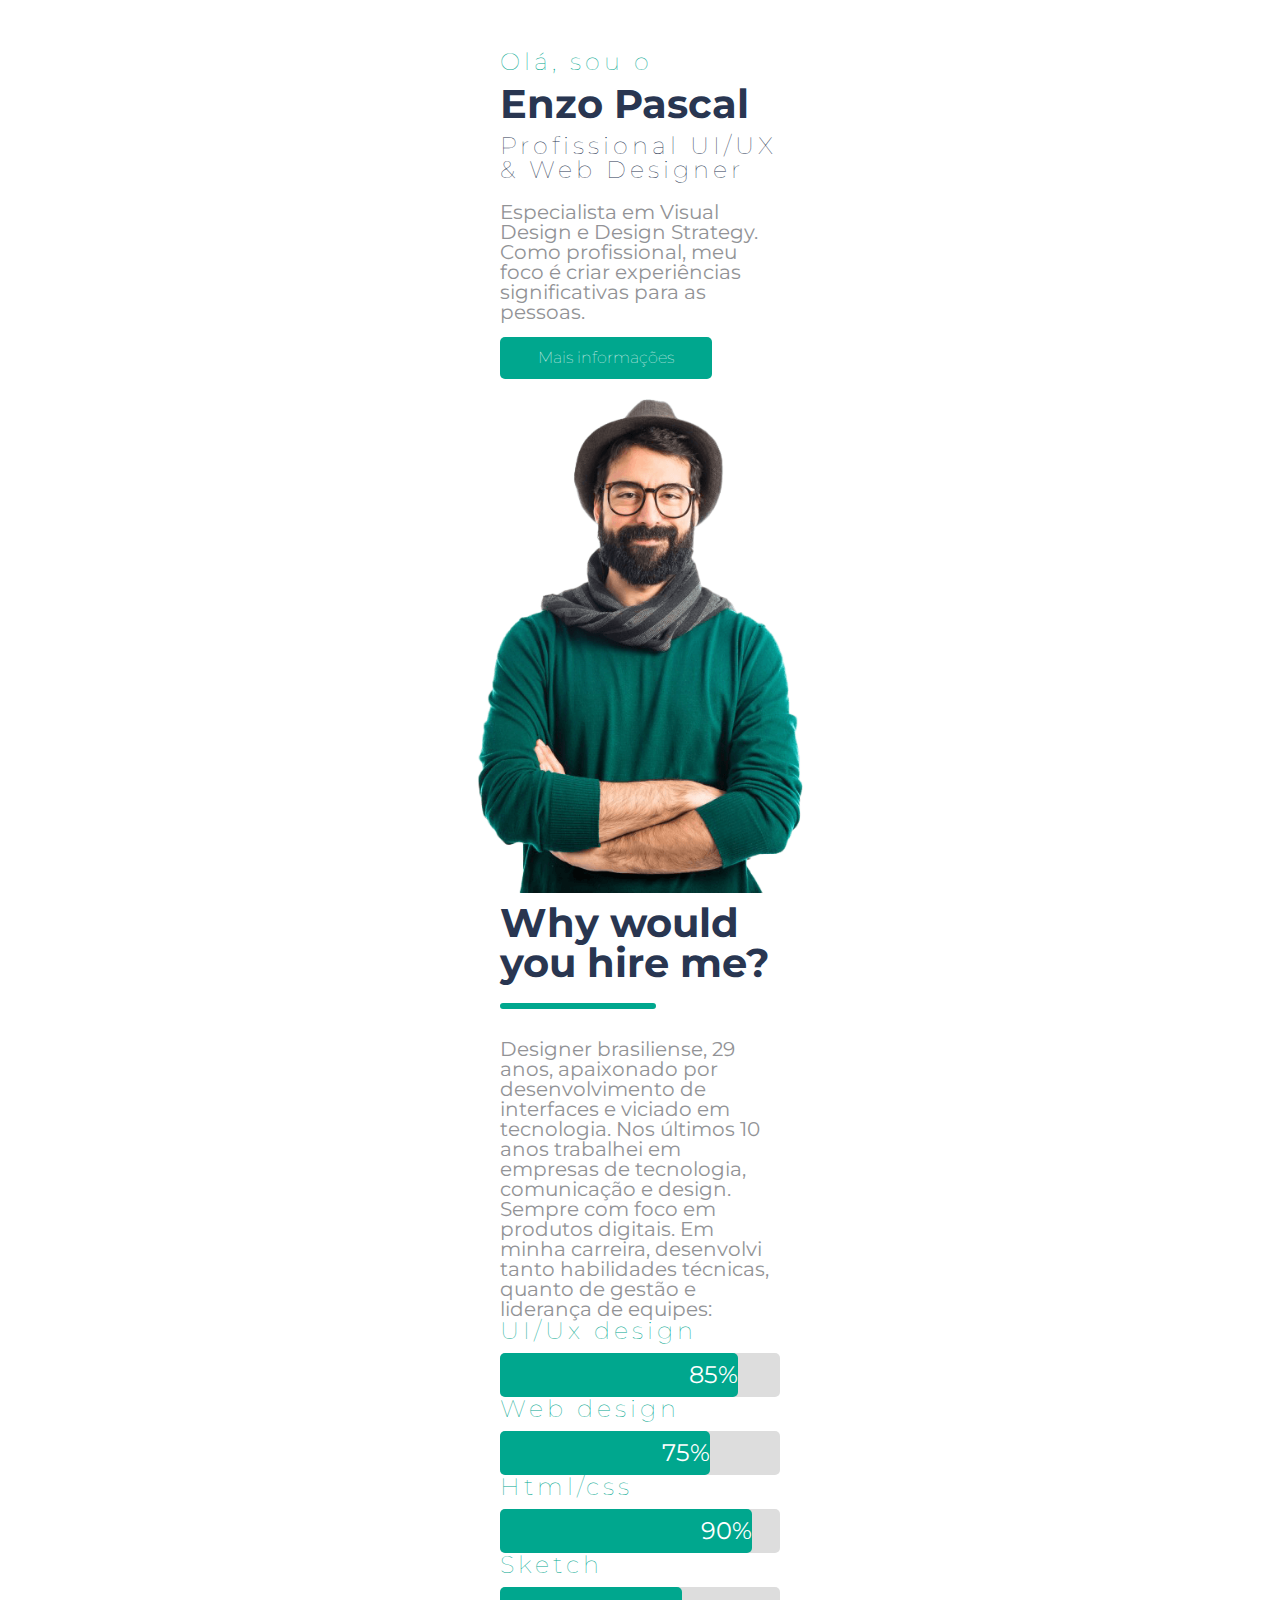
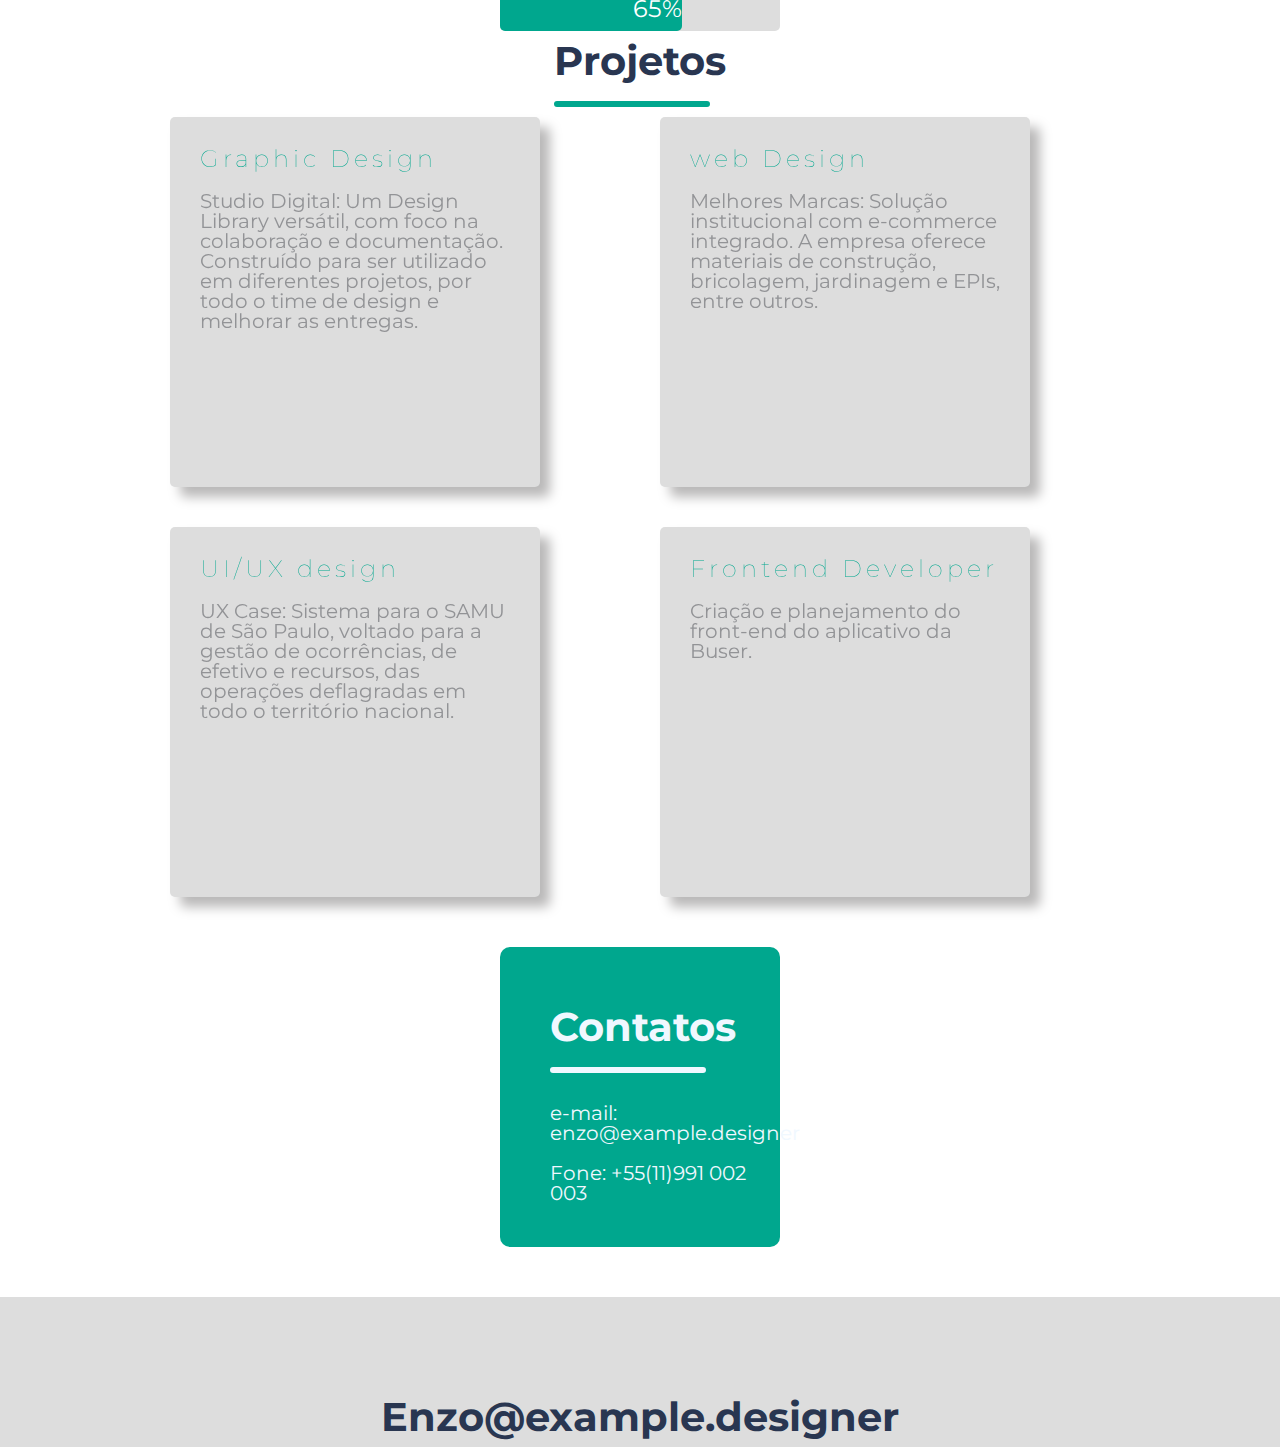
==== commit 32fffd6a: "responsividade inserida" ====
--- a/src/index.html
+++ b/src/index.html
@@ -46,8 +46,8 @@
      </div>
     </main
 
-    <!----------------------projetos----------------------------------------->
-    
+    --------------------skills---------------------------------------
+
     <div class="center_align">
       <div class="Bold">Why would you hire me?</div> 
       <div class="linha-horizontal"></div>
@@ -72,10 +72,11 @@
     <div class="container">
       <div class="skills sketch">65%</div>
     </div>
+ 
   
   
     <!----------------------projetos----------------------------------------->
-    
+  
     <div class="center_align">
       <div class="Bold">Projetos</div>
       <div class="linha-horizontal"></div> 
@@ -106,6 +107,7 @@
       </div>
     </div>
 
+
     <!----------------------contato----------------------------------------->
     <div class="contato_box">
       <div class="Bold color_contato">Contatos</div>
@@ -123,7 +125,7 @@
       <i class="uil uil-instagram"></i>
       <i class="uil uil-linkedin-alt"></i>
     </div>
-      <div class="Bold">enzo@example.designer</div>
+      <div class="Bold">Enzo@example.designer</div>
       
     </footer>
 
--- a/src/css/style.css
+++ b/src/css/style.css
@@ -1,12 +1,13 @@
 body {
-  position:relative; 
+  position: relative;
   font-family: "Montserrat", sans-serif;
   font-size: 24px;
   font-weight: 400;
   color: #293651;
   padding: 50px 500px 100px 500px;
 }
- main >.Bold  {
+
+main>.Bold {
   color: #293651;
   font-size: 40px;
   font-weight: bolder;
@@ -50,13 +51,13 @@
   font-weight: lighter;
 }
 
-a > .botao {
+a>.botao {
   margin-top: 10px;
 }
 
 .imagem {
   padding-top: 20px;
-  
+
 }
 
 /*---------------------SOBRE---------------------- */
@@ -87,13 +88,13 @@
 
 
 /*-----------------------skills---------------------------*/
-.center_align{
+.center_align {
   display: grid;
   justify-content: center;
 }
 
 
-.Bold  {
+.Bold {
   color: #293651;
   font-size: 40px;
   font-weight: bolder;
@@ -111,17 +112,23 @@
 }
 
 .container {
-  width: 100%; /* Full width */
-  background-color: #ddd; /* Grey background */
+  width: 100%;
+  /* Full width */
+  background-color: #ddd;
+  /* Grey background */
   border-radius: 5px;
   margin-top: 10px;
 }
 
 .skills {
-  text-align: right; /* Right-align text */
-  padding-top: 10px; /* Add top padding */
-  padding-bottom: 10px; /* Add bottom padding */
-  color: white; /* White text color */
+  text-align: right;
+  /* Right-align text */
+  padding-top: 10px;
+  /* Add top padding */
+  padding-bottom: 10px;
+  /* Add bottom padding */
+  color: white;
+  /* White text color */
   border-radius: 5px;
   margin-top: 10px;
 }
@@ -130,18 +137,22 @@
   width: 85%;
   background-color: #00a78e;
 }
+
 .webdesign {
   width: 75%;
   background-color: #00a78e;
 }
+
 .html {
   width: 90%;
   background-color: #00a78e;
 }
+
 .sketch {
   width: 65%;
   background-color: #00a78e;
 }
+
 /*-----------------------projects---------------------------*/
 
 .projetos {
@@ -160,9 +171,13 @@
   border-radius: 5px;
   padding: 30px;
   filter: drop-shadow(10px 10px 6px #b9b8b8);
-  
-}
-.uil-palette, .uil-object-group, .uil-house-user, .uil-brackets-curly{
+
+}
+
+.uil-palette,
+.uil-object-group,
+.uil-house-user,
+.uil-brackets-curly {
   font-size: 70px;
   color: #00a78e;
 }
@@ -183,6 +198,7 @@
   margin-left: 50px;
   color: aliceblue;
 }
+
 .linha-horizontal_contato {
   width: 150px;
   margin-top: 10px;
@@ -195,31 +211,177 @@
 
 /*-----------------------footer---------------------------*/
 footer {
-   position: absolute; 
-    left: 0 ; right: 0; bottom: 0; 
-    height:100px;
-    background-color: #ddd;
+  position: absolute;
+  left: 0;
+  right: 0;
+  bottom: 0;
+  height: 100px;
+  background-color: #ddd;
+  height: 100px;
+  width: 100%;
+  padding-top: 50px;
+
+
+}
+
+footer>.Bold {
+  color: #293651;
+  font-size: 40px;
+  font-weight: bolder;
+  padding: 10px 0px 10px 0px;
+  text-align: center;
+}
+
+.icons {
+  padding-left: 35%;
+}
+
+.uil-facebook-f,
+.uil-twitter-alt,
+.uil-instagram,
+.uil-linkedin-alt {
+  font-size: 40px;
+  color: #00a78e;
+  margin-left: 80px;
+}
+
+/*----------------------------------------media queries------------------------------------------*/
+
+/*notebook
+    @media only screen and (min-width: 600px) {
+      body{
+        padding-left: 0px;
+        padding-right: 0px;
+      }
+      }*/
+
+
+
+/*celular*/
+
+@media only screen and (max-width: 600px) {
+
+  /*------------------------main-------------------------------------*/
+  body {
+    padding-left: 10px;
+    padding-right: 10px;
+  }
+
+  main>.Bold {
+    color: #293651;
+    font-size: 30px;
+    font-weight: bolder;
+    padding: 0px 0px 10px 0px;
+  }
+
+  .titulo {
+    font-size: 15;
+    font-family: montserrat;
+    color: #00a78e;
+    font-weight: lighter;
+    letter-spacing: 3px;
+  }
+
+  .subtitulo {
+    font-size: 15;
+    font-family: montserrat;
+    color: #293651;
+    font-weight: lighter;
+    letter-spacing: 3px;
+  }
+
+  .texto {
+    color: #929396;
+    padding-top: 10px;
+    font-size: 15px;
+    letter-spacing: 0px;
+  }
+
+  /*-----------------------skills---------------------------*/
+  .Bold {
+    font-size: 40px;
+    padding: 10px 0px 10px 0px;
+    align-self: center;
+  }
+
+
+
+
+  /*------------------------projetos-------------------------------------*/
+
+  .projetos {
+
+    display: grid;
+    justify-content: left;
+    grid-column: 1;
+    margin-left: 10%;
+    grid-template-columns: 0px;
+    gap: 20px;
+    margin-bottom: 20px;
+
+  }
+
+  .projetos_box {
+    margin-left: 0px;
+    width: 220px;
+    height: 220px;
+    float: left;
+    padding: 30px;
+    
+
+  }
+
+  .uil-palette,
+  .uil-object-group,
+  .uil-house-user,
+  .uil-brackets-curly {
+    font-size: 60px;
+
+  }
+ 
+
+
+
+  /*-----------------------contatos---------------------------*/
+
+  .contato_box {
+    height: 250px;
+    padding-top: 50px;
+    margin-bottom: 100px;
+  }
+
+  .color_contato {
+    margin-left: 50px;
+  }
+
+  .contato_box> .texto{
+    color: #ddd;
+  }
+
+
+  /*------------------------footer-------------------------------------*/
+  footer {
+    
     height: 100px;
-    width: 100%;
-    padding-top: 50px;
-    
-    
-  }
-  footer >.Bold  {
-    color: #293651;
-    font-size: 40px;
-    font-weight: bolder;
-    padding: 10px 0px 10px 0px;
-    text-align: center;
-  }
-
-  .icons{
-    padding-left: 700px;
-  }
-
-  .uil-facebook-f, .uil-twitter-alt, .uil-instagram, .uil-linkedin-alt{
-      font-size: 40px;
-      color: #00a78e;
-      margin-left: 80px;
-    }
-  
+    padding-top: 30px;
+    padding-bottom: 5px;
+  }
+
+  .uil-facebook-f,
+  .uil-twitter-alt,
+  .uil-instagram,
+  .uil-linkedin-alt {
+    font-size: 25px;
+    margin-left: 20px;
+  }
+
+  .icons {
+    padding-left: 60px;
+  }
+
+  footer>.Bold {
+       font-size: 25px;
+       padding: 0px 0px 0px 0px; 
+  }
+
+}